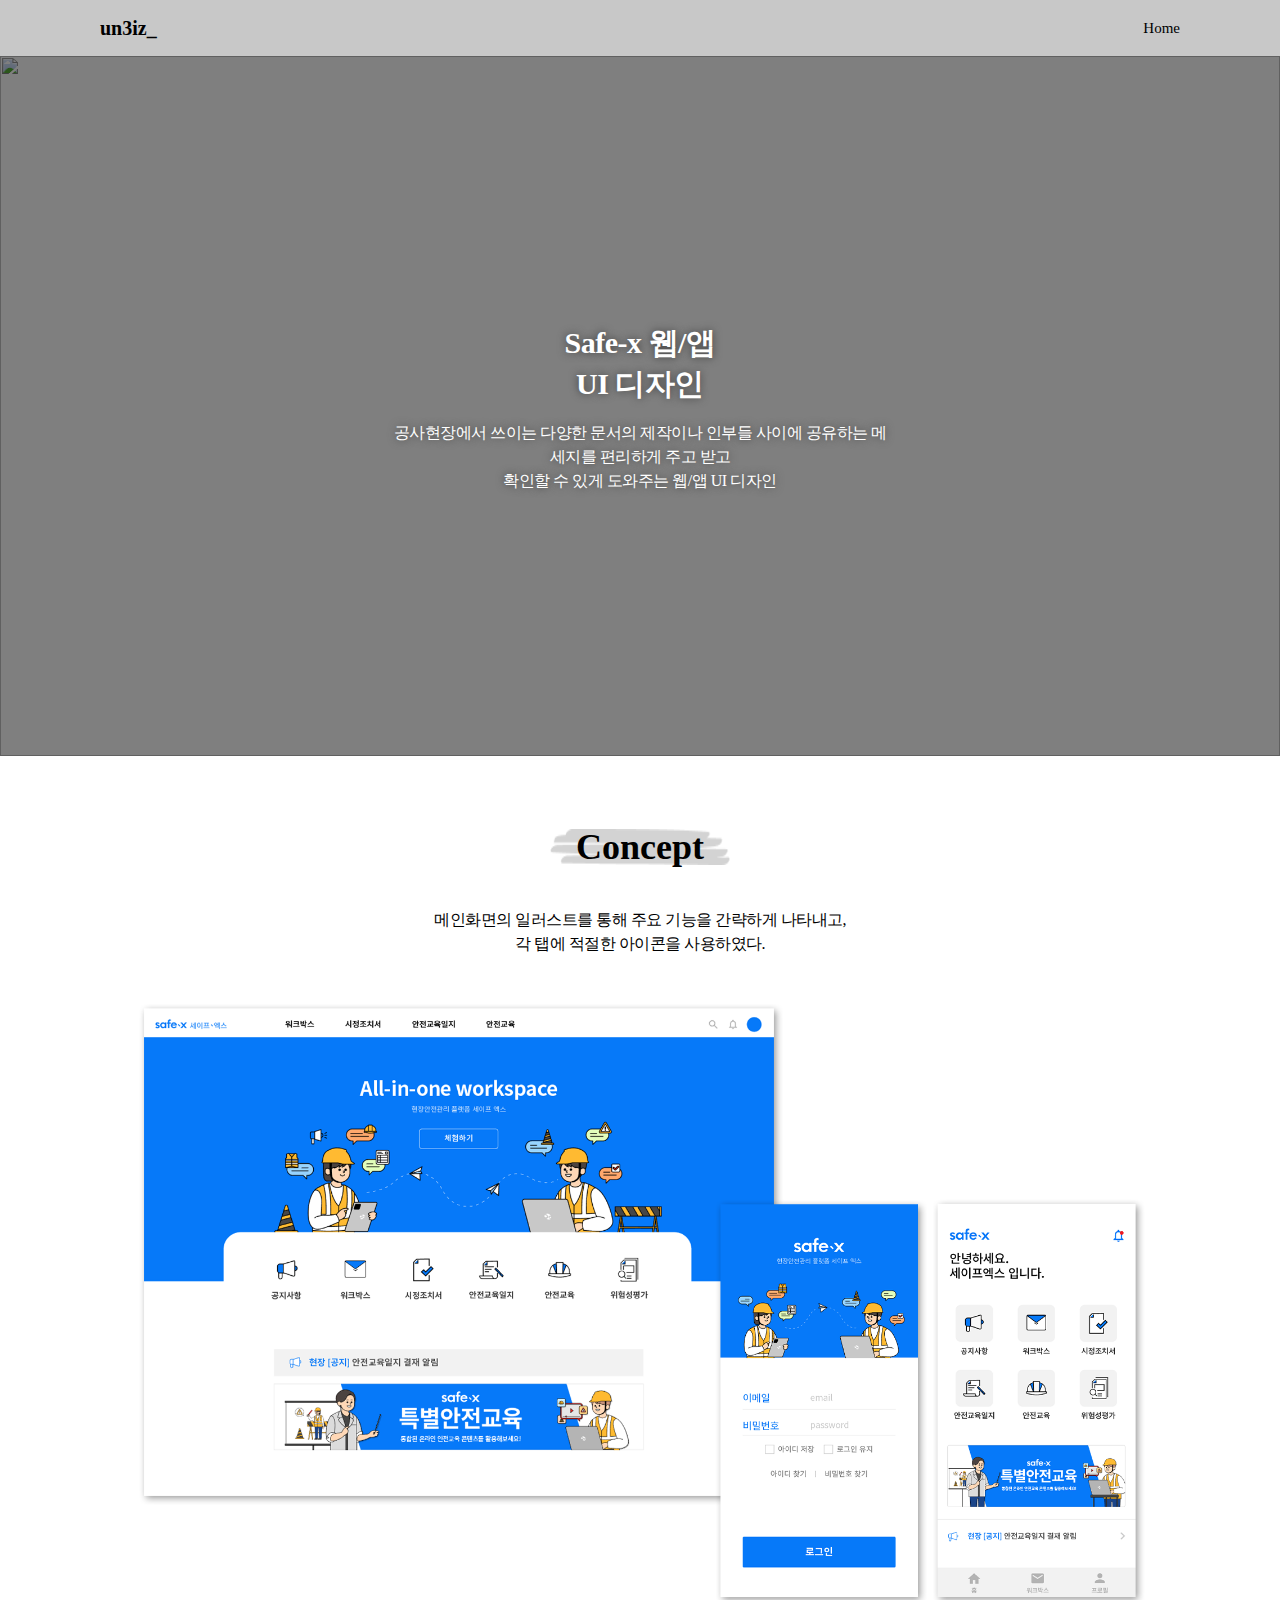
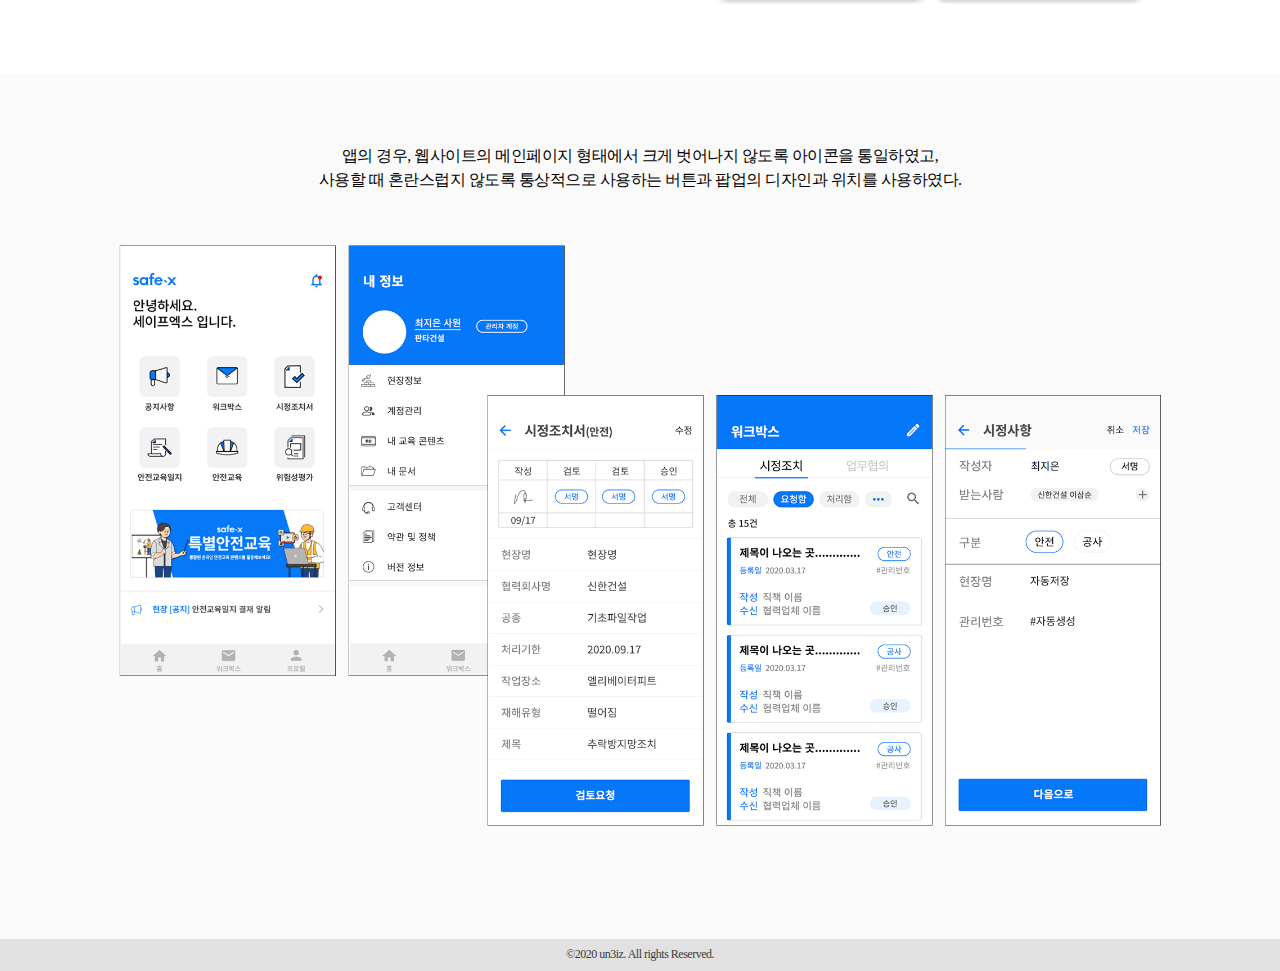
==== page/page1.html @ 1dfdf95d "20210722_first_ver." ====
<!DOCTYPE html>
<html lang="ko">
<head>
	<meta charset="UTF-8">
  <meta name="viewport" content="width=device-width,initial-scale=1">
	<title>un3iz PortFolio</title>
  <link rel="stylesheet" href="../style/style_base.css">
  <link rel="stylesheet" href="../style/style_page/style_page_Header.css">
	<link rel="stylesheet" href="../style/style_page/style_page_section_1.css">
	<link rel="stylesheet" href="../style/style_page/style_page_section_2.css">
  <link rel="stylesheet" href="../style/style_footer.css">

	<link rel="stylesheet" href="../style/style_page/media_1.css">
	<link rel="stylesheet" href="../style/style_page/media_2.css">
	<link rel="stylesheet" href="../style/style_page/media_3.css">
	<link rel="stylesheet" href="../style/style_page/media_4.css">

  <script src="https://ajax.googleapis.com/ajax/libs/jquery/3.6.0/jquery.min.js"></script>
<!--
	<script src="java.js"></script>
-->
</head>
<body>
	<div class="page-head-container">
		<header>
			<h1><a href="../index.html">un3iz_</a></h1>
			<nav>
				<ul>
					<li><a href="../index.html">Home</a></li>
				</ul>
			</nav>
		</header>
	</div>

  <div class="main-container">

<div id="main_section">
    <div class="section container" id="img_section">
      <div class="container_text">
        <h2>Safe-x 웹/앱<br>UI 디자인</h2>
        <p>공사현장에서 쓰이는 다양한 문서의 제작이나
					인부들 사이에 공유하는 메세지를 편리하게 주고 받고<br>확인할 수 있게 도와주는 웹/앱 UI 디자인</p>
      </div>
      <div class="overlay"></div>
        <img src="../Image/Page_main_image/main_page1.png">
    </div>
	</div>

	<div class="section Concept_main">
      <div class="Concept_group">
        <div class="page_MiddleHead">
          <div class="page_MiddleHead_text">
            <h2>Concept</h2>
          </div>
        </div>
        <div class="Concept_text">
          <p>메인화면의 일러스트를 통해 주요 기능을 간략하게 나타내고,
						 각 탭에 적절한 아이콘을 사용하였다.</p>
        </div>
        <div class="Concept_image_container">
          <img src="../Image/Page_contents_image/contents_page1_1.png">
        </div>
      </div>
  	</div>

    <div class="section Concept_content">
			<div class="Concept_group">
				<div class="Concept_text">
					<p>앱의 경우, 웹사이트의 메인페이지 형태에서 크게 벗어나지 않도록 아이콘을 통일하였고,
						사용할 때 혼란스럽지 않도록 통상적으로 사용하는 버튼과 팝업의 디자인과 위치를 사용하였다.</p>
				</div>
				<div class="Concept_image_container">
					<img src="../Image/Page_contents_image/contents_page1_2.png">
				</div>
			</div>
    </div>

		<div class="push"></div>

  </div>


	<footer id="footer">
		<p class="footer_text">
			©2020 un3iz.  All rights Reserved.
		</p>
	</footer>

</body>
</html>
---- style/style_base.css ----
@import url('https://fonts.googleapis.com/css?family=Noto+Sans+KR|ZCOOL+QingKe+HuangYou');

:root {
  --Primary-Color : #FFDC14;
  --Primary-Color-Point : #FFC700;
  --Primary-Color_50 : #FFF087;
  --Background_Gray : #FAFAFA;
  --Gray_10 : #F0F0F0;
  --Gray_20 : #E1E1E1;
  --Gray_30 : #C8C8C8;
  --Gray_50 : #828282;
  --Gray_80 : #3C3C3C;
}

html {
    scroll-behavior: smooth;
}

* {
	margin:0;
	padding:0px;
	box-sizing: border-box;
}

body {
  padding-top: 56px;
  padding-bottom: 0px;
}

a {
  color: black;
}

.fn-font {
	font-family: 'Noto Sans KR', sans-serif;
}
---- style/style_page/style_page_Header.css ----
ul {
	list-style: none;
}

a {
	text-decoration: none;
	outline: none;
}

.page-head-container {
	width: 100%;
	margin:0 auto;
}

header {
  position: fixed;
  top: 0;
  left: 0;
  right: 0;
	width:100%;
	height:56px;
	display: flex;
	align-items: center;
	justify-content: space-between;
  background-color: var(--Gray_30);
  padding: 0px 100px 0px 100px;
  z-index: 2;
}

header > h1 {
  font-size:20px;
}

header > nav {
	height:100%;
}

header ul {
	width:100%;
	height: 100%;
	display: flex;
	justify-content: space-between;
}

header ul > li {
	font-size:15px;
	height: 100%;
  padding-left: 32px;
	display: flex;
	align-items: center;
}
---- style/style_page/style_page_section_1.css ----
body p {
  letter-spacing: -0.5px;
}

#main_section {
  height: 800px;
}

#img_section {
  position: absolute;
  left: 0;
  right: 0;
  height: 800px;
  width: 100%;
  opacity: 1;
}

.main-container {
  margin: auto;
  gap: 0px;
}

.section {
  width: 100%;
  text-align: center;
  display: table;
}

.text {
  display: table-cell;
  vertical-align: middle;
}

.container > img {
  height: 800px;
  width: 100%;
  object-fit: cover;
}

.overlay {
  position: absolute;
  top: 0;
  bottom: 0;
  left: 0;
  right: 0;
  height: 800px;
  width: 100%;
  opacity: 0.5;
  background-color: black;
}

.container_text {
  color: white;
  letter-spacing: -0.5px;
  position: absolute;
  width: 500px;
  top: 50%;
  left: 50%;
  transform: translate(-50%, -50%);
  text-align: center;
  opacity: 1;
  z-index: 1;
  text-shadow: 0px 0px 8px var(--Gray_80);
}

.container_text > h2 {
  font-size: 30px;
  padding-bottom: 16px;
}

.container_text > p {
  line-height: 24px;
  font-weight: 500;
}
---- style/style_page/style_page_section_2.css ----
.page_MiddleHead {
  padding-bottom: 40px;
}

.page_MiddleHead_text {
  background-image: url(../../Image/Head_image/middleHead_gray.png);
  background-repeat: no-repeat;
  background-position: center;
  background-size: 180px 36px;
}

.page_MiddleHead_text > h2 {
  font-size: 36px;
}

.Concept_text {
  padding: 0px 70px 40px 70px;
}

.Concept_text > p {
  white-space: pre-line;
  line-height: 24px;
  font-size: 16px;
}

.Concept_image_container > img {
  padding: 0px 100px 0px 100px;
  max-width: 100%;
  height: auto;
  display: block;
  object-fit: contain;
}

.Concept_group {
  padding: 80px 0px 80px 0px;
}

.single_concept {
  padding-bottom: 100px;
}

.Concept_content {
  background-color: var(--Background_Gray);
}

.Concept_content > .Concept_group {
  padding-bottom: 100px;
}

.background_black {
  background-color: black;
  color : white;
}

.image_gap {
  height: 32px;
}
---- style/style_footer.css ----
#footer {
  height: 32px;
  background-color: var(--Gray_20);
  text-align: center;
}

.footer_text {
  font-size: 12px;
  display: inline-block;
  vertical-align: middle;
  padding: 8px;
  color: var(--Gray_80);
}

html, body {
  height: 100%;
}

.main-container {
  min-height: 100%;
  margin: 0 auto -32px;
}

.push {
  height: 32px;
}
---- style/style_page/media_1.css ----
/* 1680px ~ */

@media (min-width: 1680px) {
  header {
    padding: 0px 300px 0px 300px;
  }

  #main_section {
    height: 900px;
  }

  #img_section {
    height: 900px;
  }

  .container > img {
    height: 900px;
  }

  .overlay {
    height: 900px;
  }

  .Concept_group {
    padding: 100px 0px 100px 0px;
  }

  .Concept_image_container > img {
    padding: 0px 300px 0px 300px;
  }

  .Concept_content > .Concept_group {
    padding-bottom: 140px;
  }

  .single_concept {
    padding-bottom: 140px;
  }

}
---- style/style_page/media_2.css ----
/* 1024px ~ 1439px */

@media (min-width: 1024px) and (max-width: 1439px) {
  #main_section {
    height: 700px;
  }

  #img_section {
    height: 700px;
  }

  .container > img {
    height: 700px;
  }

  .overlay {
    height: 700px;
  }

  .Concept_group {
    padding: 70px 0px 70px 0px;
  }

  .Concept_content > .Concept_group {
    padding-bottom: 100px;
  }

  .single_concept {
    padding-bottom: 100px;
  }

}
---- style/style_page/media_3.css ----
/* 768px ~ 1023px */

@media (min-width: 768px) and (max-width: 1023px) {
  header {
    padding: 0px 70px 0px 70px;
  }

  #main_section {
    height: 600px;
  }

  #img_section {
    height: 600px;
  }

  .container > img {
    height: 600px;
  }

  .overlay {
    height: 600px;
  }

  .Concept_group {
    padding: 70px 0px 70px 0px;
  }

  .Concept_image_container > img {
    padding: 0px 70px 0px 70px;
  }

  .Concept_content > .Concept_group {
    padding-bottom: 100px;
  }

  .single_concept {
    padding-bottom: 100px;
  }
}
---- style/style_page/media_4.css ----
/* ~ 767px */

@media (max-width: 767px) {
  header {
    padding: 0px 32px 0px 32px;
  }

  #main_section {
    height: 400px;
  }

  #img_section {
    height: 400px;
  }

  .container > img {
    height: 400px;
  }

  .overlay {
    height: 400px;
  }

  .Concept_group {
    padding: 60px 0px 60px 0px;
  }

  .Concept_image_container > img {
    padding: 0px 32px 0px 32px;
  }

  .Concept_content > .Concept_group {
    padding-bottom: 80px;
  }

  .single_concept {
    padding-bottom: 80px;
  }

  .Concept_text > p {
    font-size: 15px;
  }

  .Concept_text {
    padding: 0px 56px 40px 56px;
  }

}
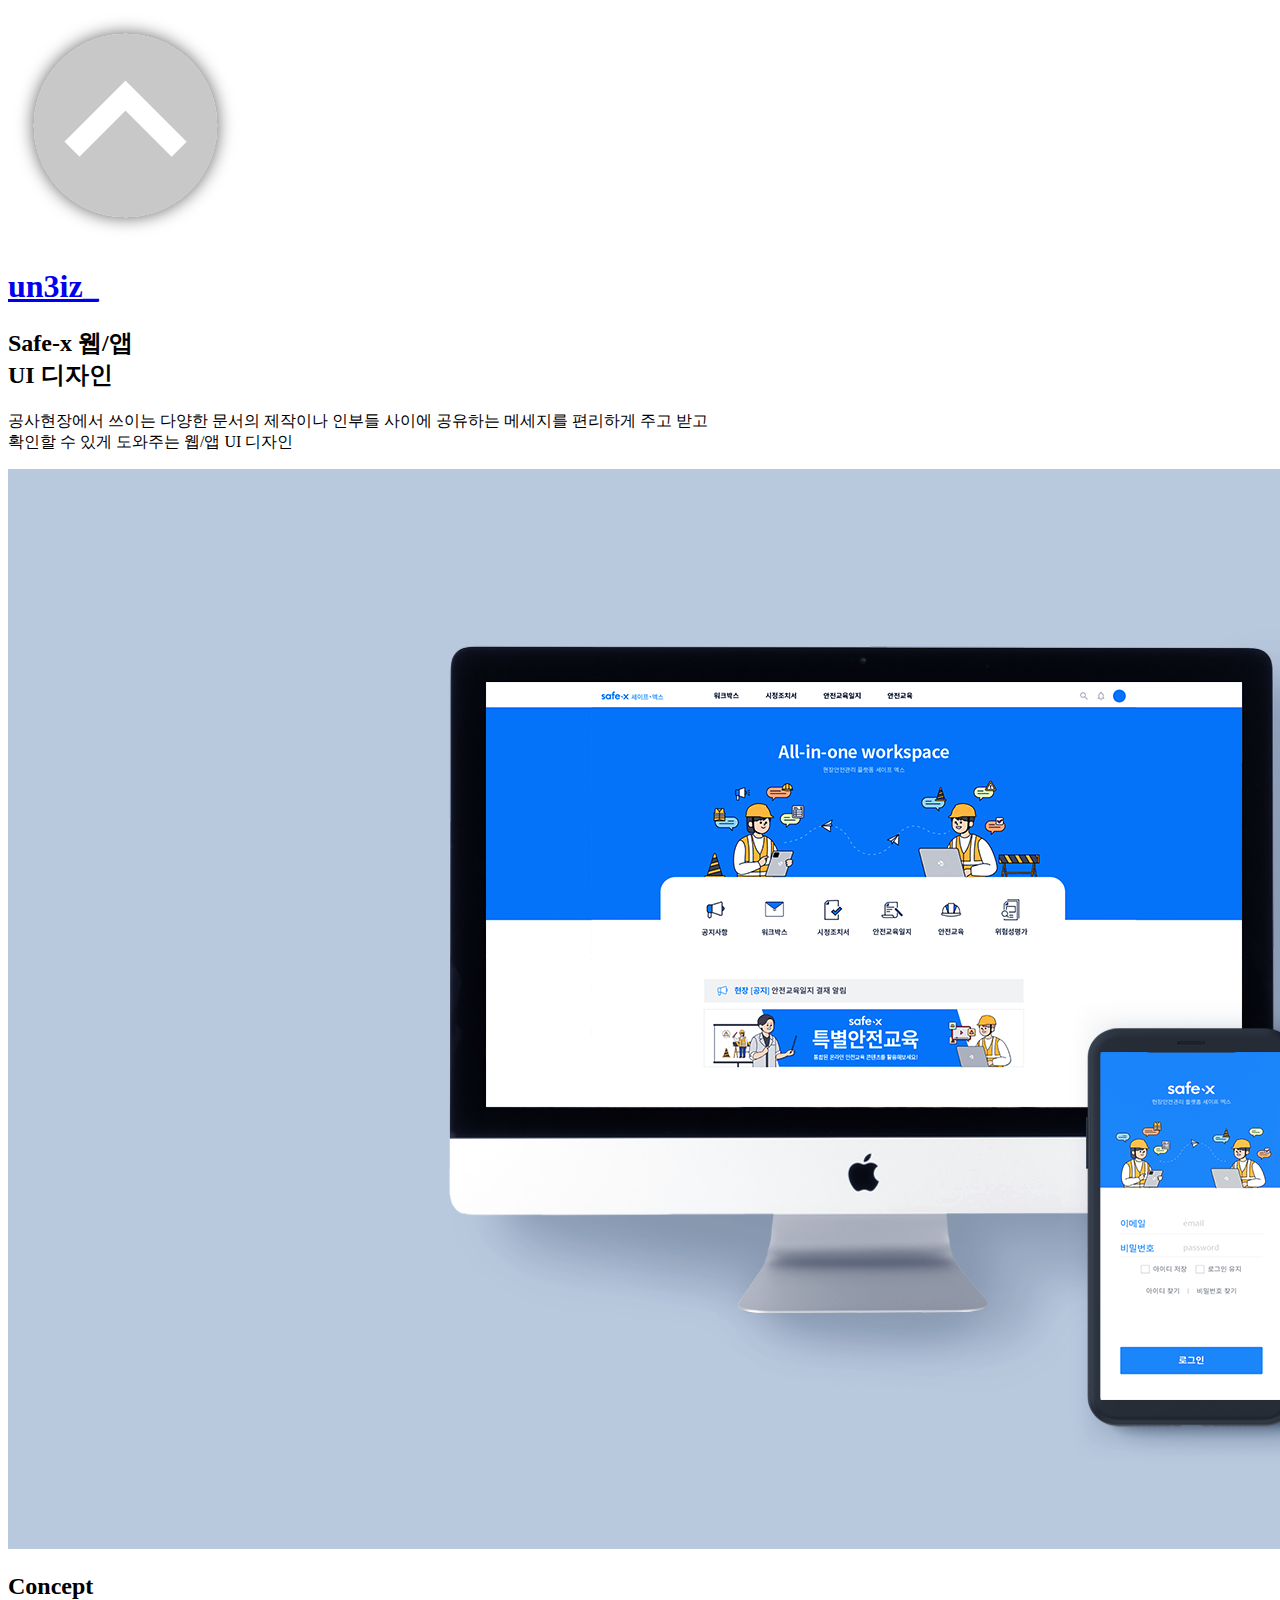
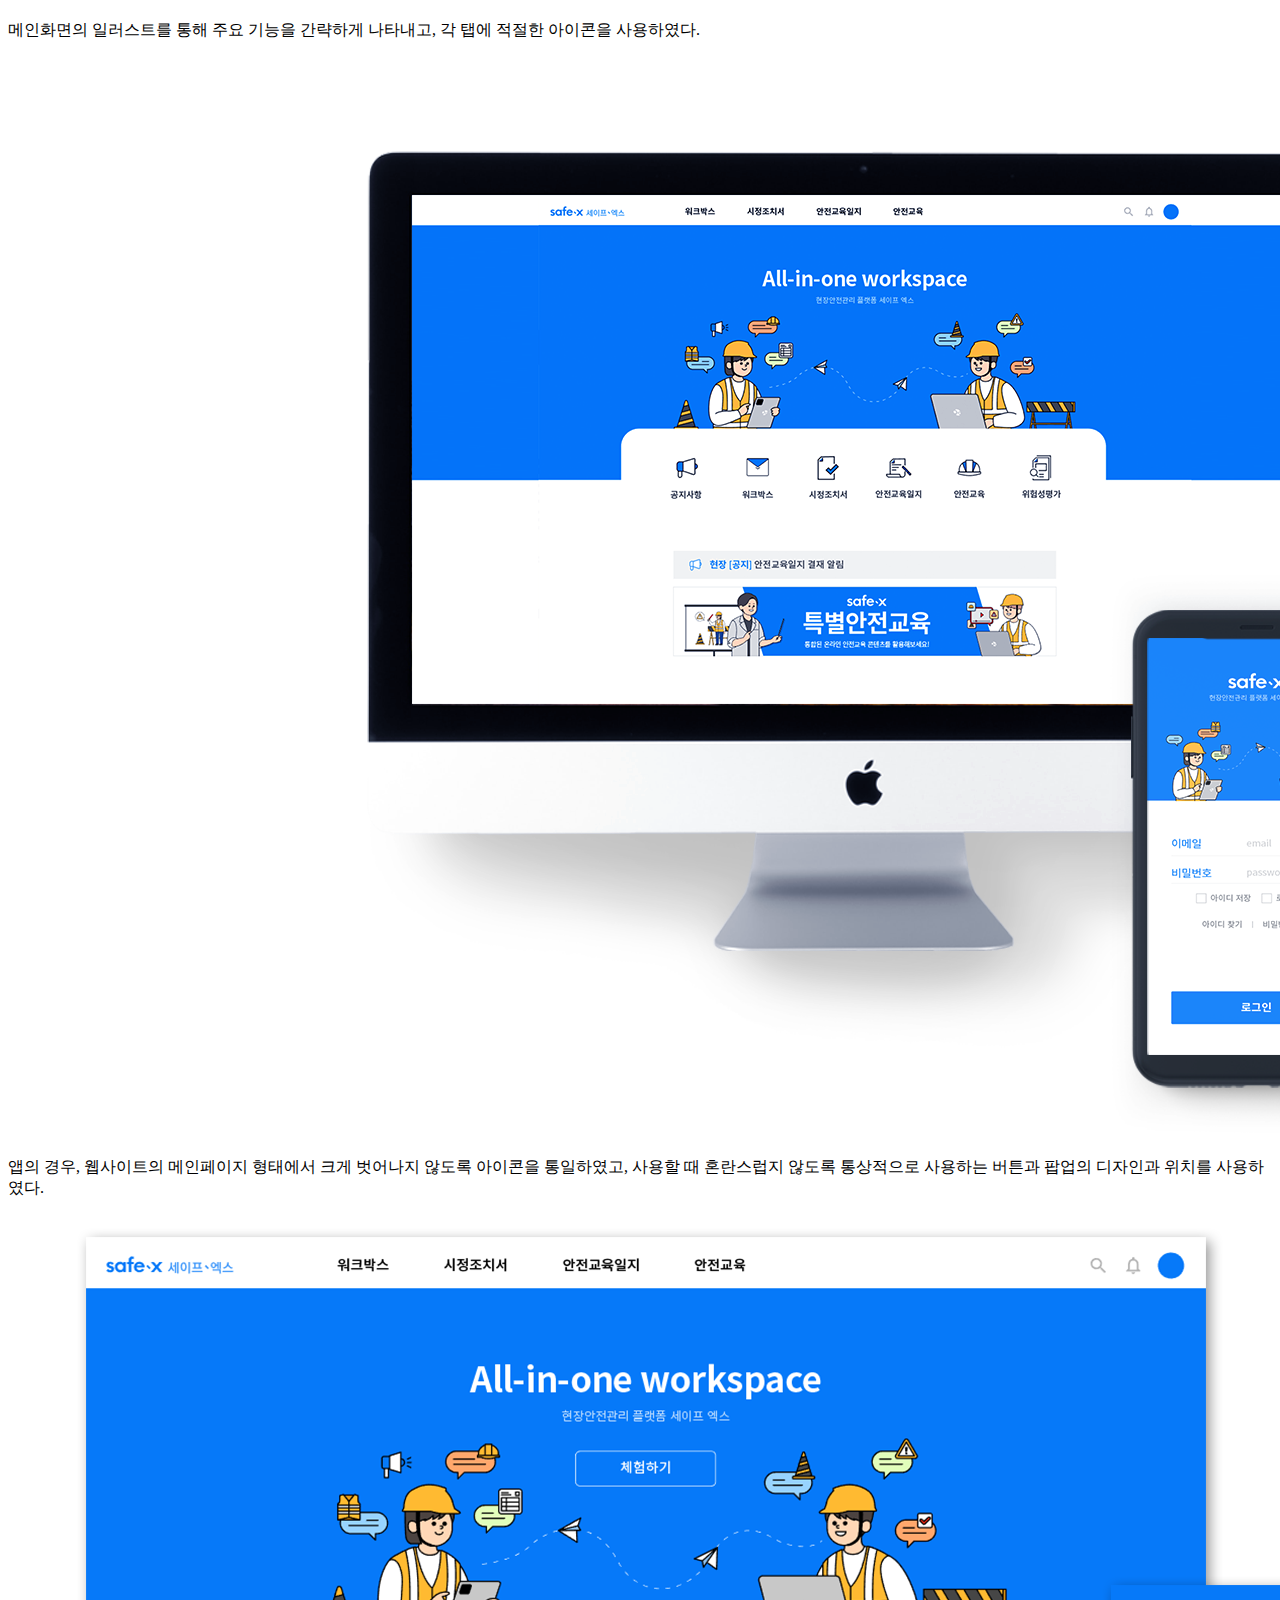
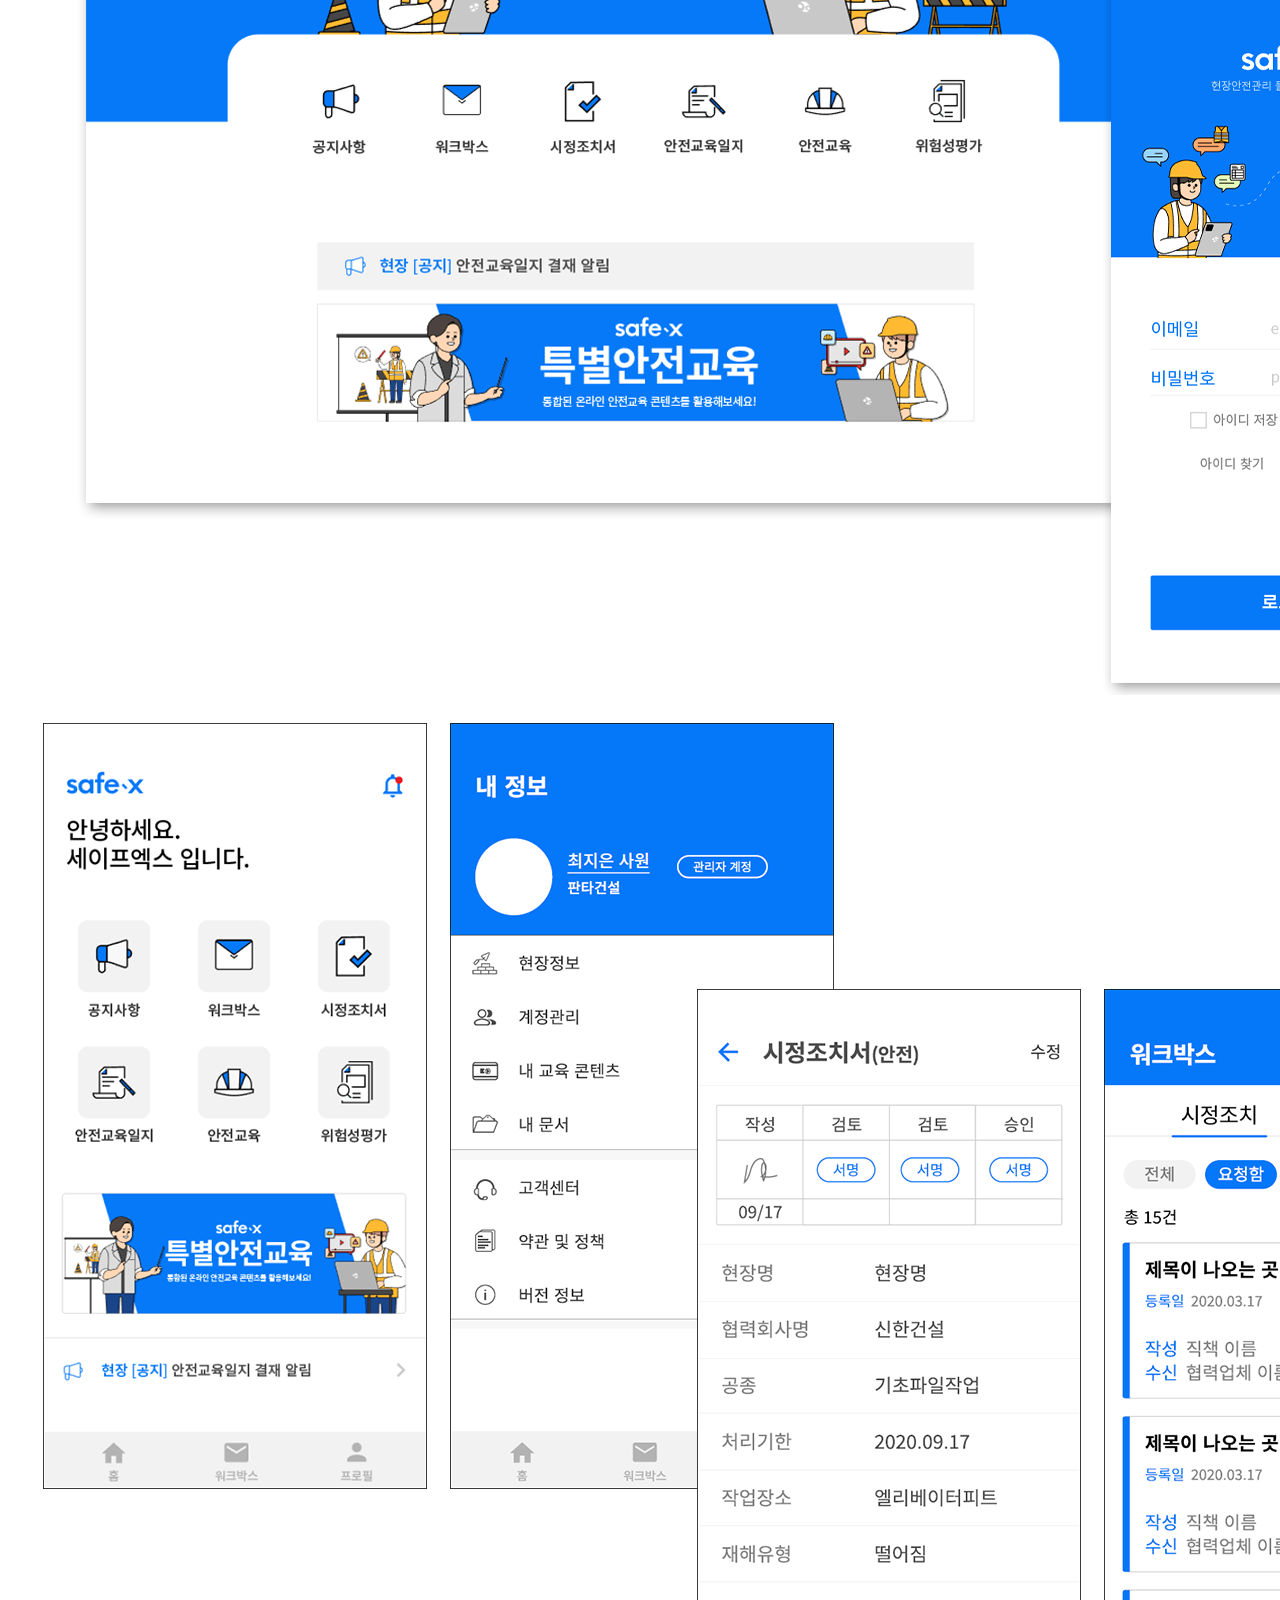
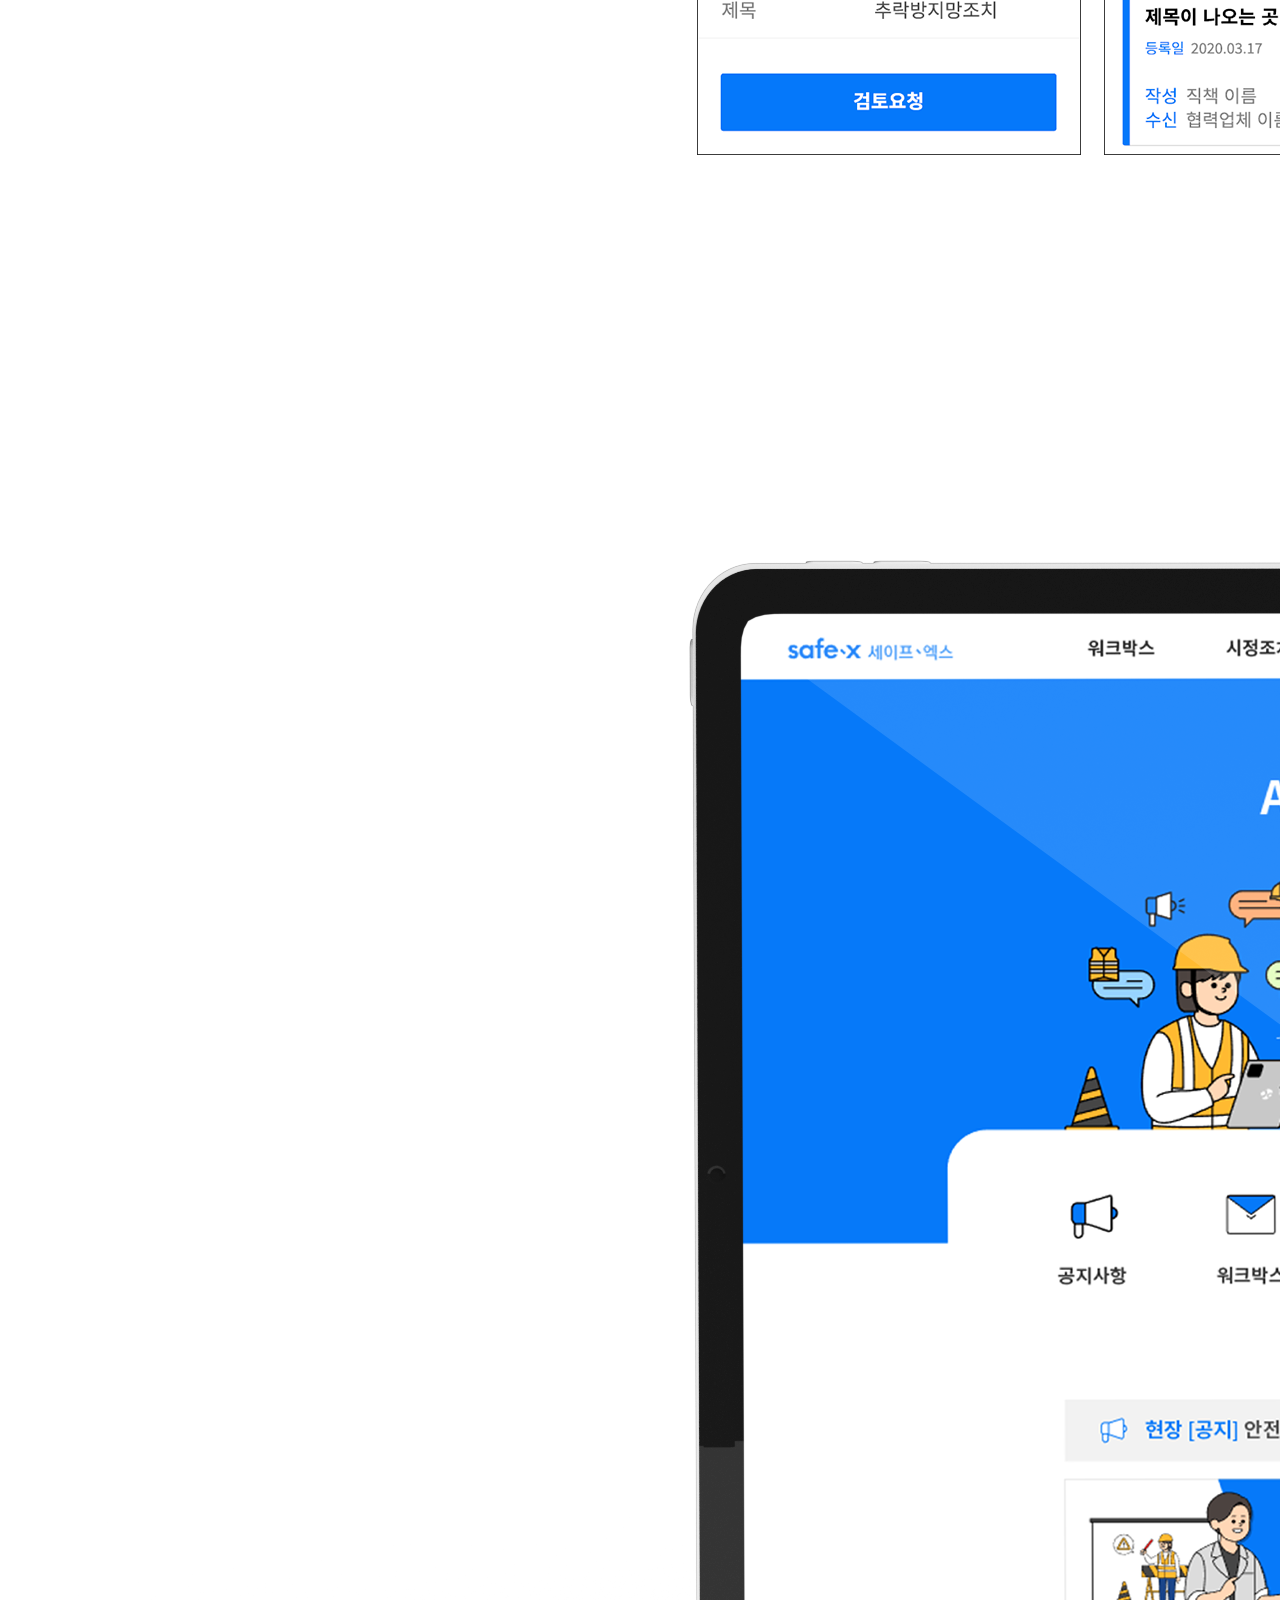
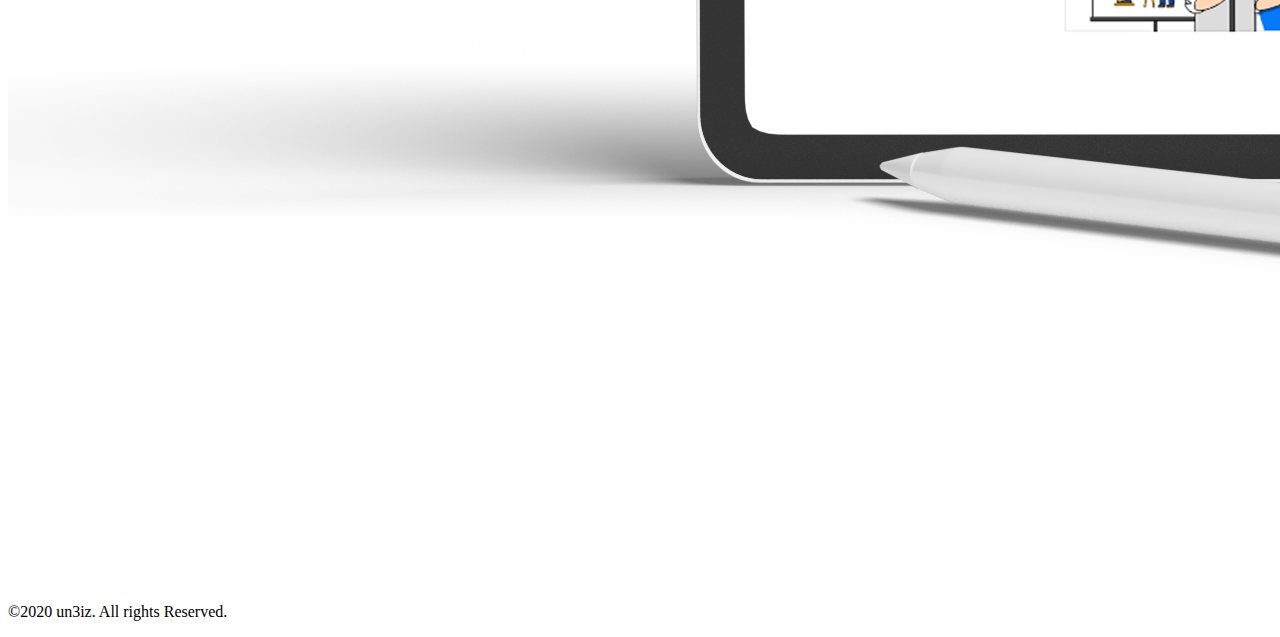
==== commit cee43314: "Add files via upload" ====
--- a/page/page1.html
+++ b/page/page1.html
@@ -17,19 +17,22 @@
 	<link rel="stylesheet" href="../style/style_page/media_4.css">
 
   <script src="https://ajax.googleapis.com/ajax/libs/jquery/3.6.0/jquery.min.js"></script>
-<!--
-	<script src="java.js"></script>
--->
+
+	<script src="../java.js"></script>
+
 </head>
 <body>
+
+	<a href="#a" class="up"><img src="../arrow_gray.png"></span></a>
+
 	<div class="page-head-container">
 		<header>
 			<h1><a href="../index.html">un3iz_</a></h1>
-			<nav>
+			<!--<nav>
 				<ul>
 					<li><a href="../index.html">Home</a></li>
 				</ul>
-			</nav>
+			</nav>-->
 		</header>
 	</div>
 
@@ -59,7 +62,7 @@
 						 각 탭에 적절한 아이콘을 사용하였다.</p>
         </div>
         <div class="Concept_image_container">
-          <img src="../Image/Page_contents_image/contents_page1_1.png">
+					<img src="../Image/Page_contents_image/contents_page1_0.png">
         </div>
       </div>
   	</div>
@@ -71,10 +74,26 @@
 						사용할 때 혼란스럽지 않도록 통상적으로 사용하는 버튼과 팝업의 디자인과 위치를 사용하였다.</p>
 				</div>
 				<div class="Concept_image_container">
-					<img src="../Image/Page_contents_image/contents_page1_2.png">
+					<img src="../Image/Page_contents_image/contents_page1_1.png">
 				</div>
 			</div>
     </div>
+
+		<div class="section Concept_main">
+				<div class="Concept_group">
+					<div class="Concept_image_container">
+						<img src="../Image/Page_contents_image/contents_page1_2.png">
+					</div>
+				</div>
+			</div>
+
+			<div class="section Concept_content">
+				<div class="Concept_group">
+					<div class="Concept_image_container">
+						<img src="../Image/Page_contents_image/contents_page1_3.png">
+					</div>
+				</div>
+	    </div>
 
 		<div class="push"></div>
 
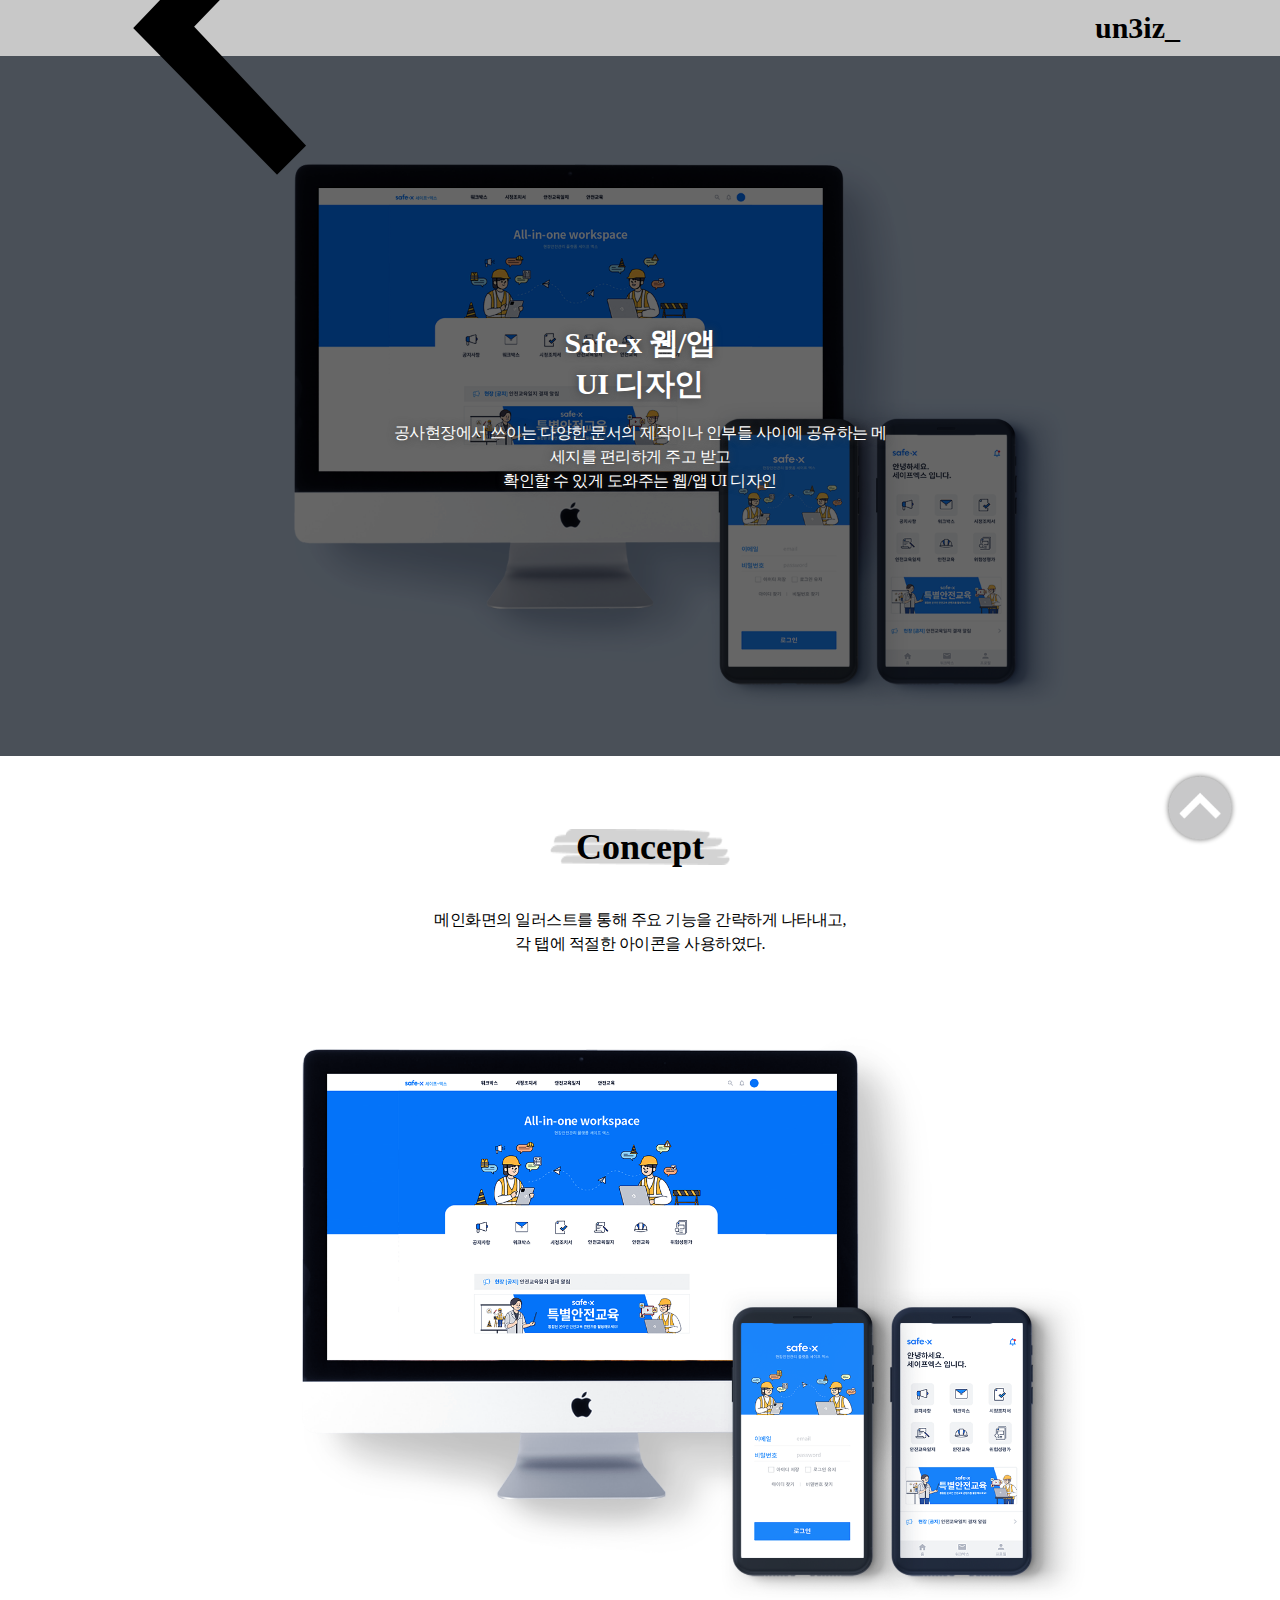
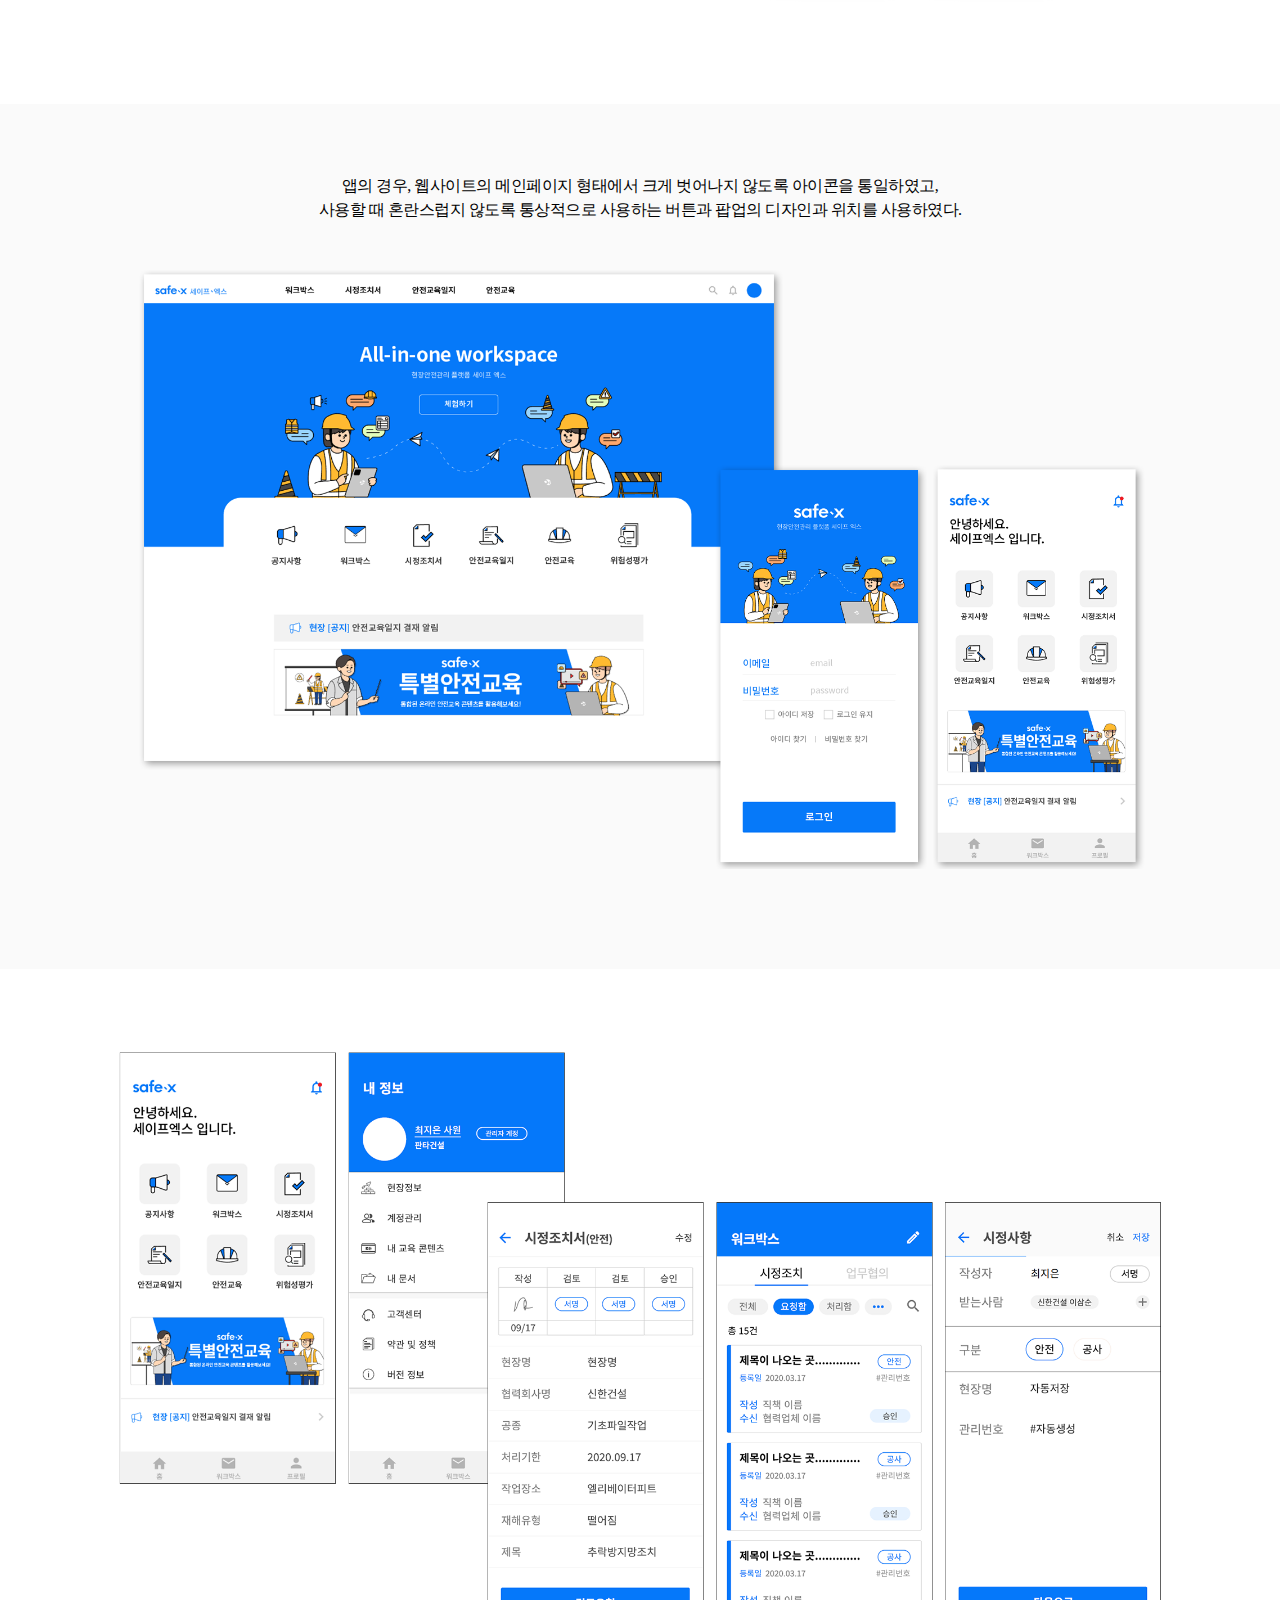
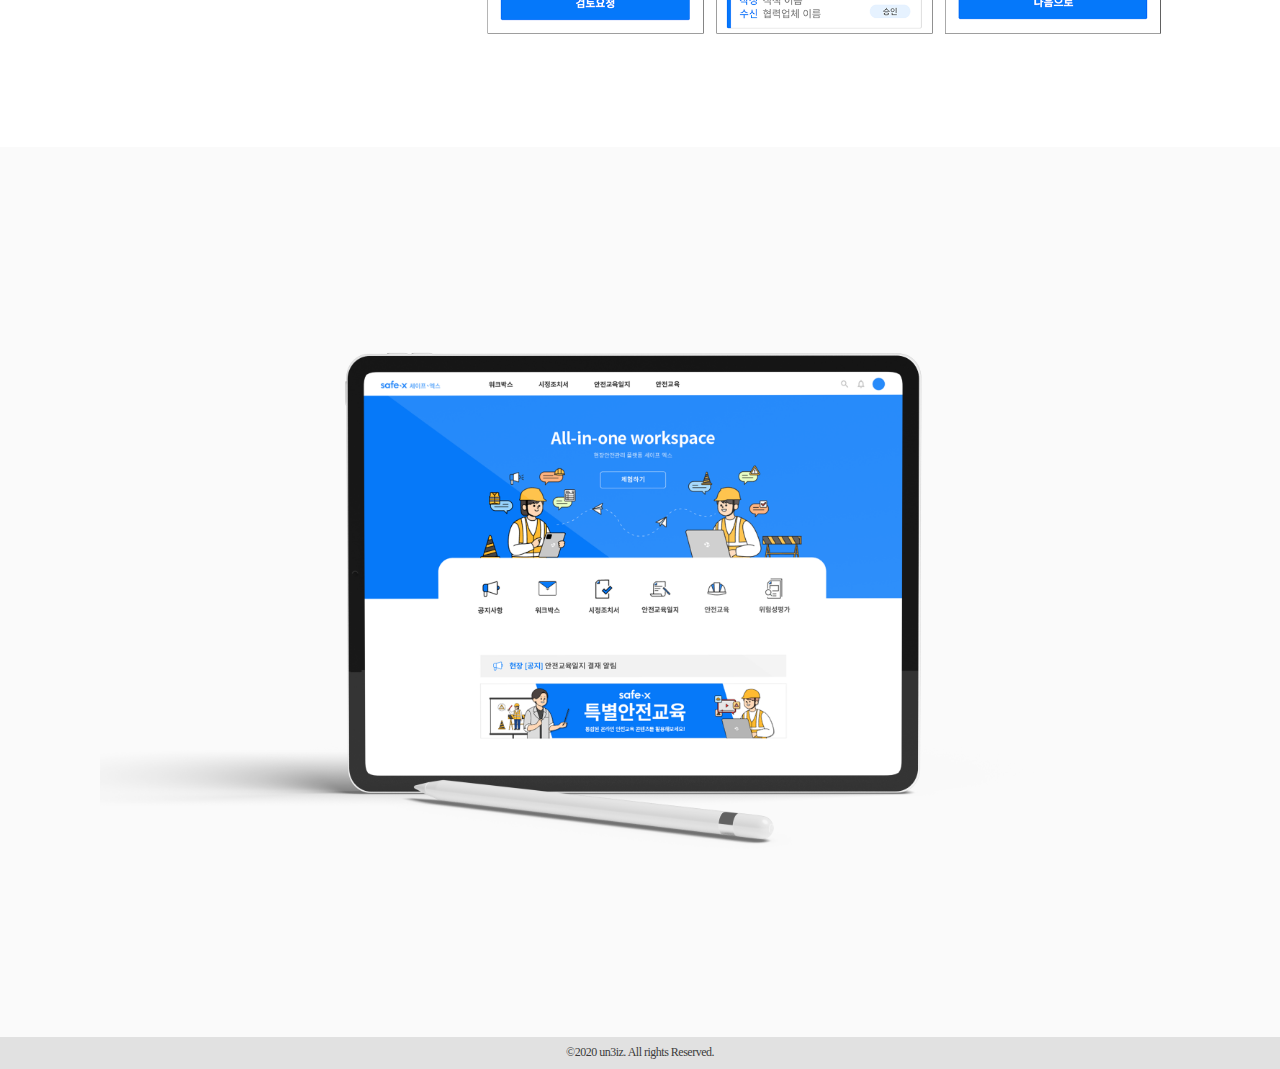
==== commit 11a8328e: "Add files via upload" ====
--- a/page/page1.html
+++ b/page/page1.html
@@ -27,12 +27,15 @@
 
 	<div class="page-head-container">
 		<header>
-			<h1><a href="../index.html">un3iz_</a></h1>
-			<!--<nav>
-				<ul>
-					<li><a href="../index.html">Home</a></li>
-				</ul>
-			</nav>-->
+			<ul>
+				<li class="arrow_back"><a href="../index.html"><img src="../arrow_back_black.png"></a></li>
+				<li><h1><a href="../index.html">un3iz_</a></h1></li>
+				<!--<nav>
+					<ul>
+						<li><a href="../index.html">Home</a></li>
+					</ul>
+				</nav>-->
+			</ul>
 		</header>
 	</div>
 
--- a/style/style_base.css
+++ b/style/style_base.css
@@ -0,0 +1,36 @@
+@import url('https://fonts.googleapis.com/css?family=Noto+Sans+KR|ZCOOL+QingKe+HuangYou');
+
+:root {
+  --Primary-Color : #FFDC14;
+  --Primary-Color-Point : #FFC700;
+  --Primary-Color_50 : #FFF087;
+  --Background_Gray : #FAFAFA;
+  --Gray_10 : #F0F0F0;
+  --Gray_20 : #E1E1E1;
+  --Gray_30 : #C8C8C8;
+  --Gray_50 : #828282;
+  --Gray_80 : #3C3C3C;
+}
+
+html {
+    scroll-behavior: smooth;
+}
+
+* {
+	margin:0;
+	padding:0px;
+	box-sizing: border-box;
+}
+
+body {
+  padding-top: 56px;
+  padding-bottom: 0px;
+}
+
+a {
+  color: black;
+}
+
+.fn-font {
+	font-family: 'Noto Sans KR', sans-serif;
+}
--- a/style/style_page/style_page_Header.css
+++ b/style/style_page/style_page_Header.css
@@ -0,0 +1,67 @@
+ul {
+	list-style: none;
+}
+
+a {
+	text-decoration: none;
+	outline: none;
+}
+
+.page-head-container {
+	width: 100%;
+	margin:0 auto;
+}
+
+header {
+  position: fixed;
+  top: 0;
+  left: 0;
+  right: 0;
+	width:100%;
+	height:56px;
+	display: flex;
+	align-items: center;
+	justify-content: space-between;
+  background-color: var(--Gray_30);
+  padding: 0px 100px 0px 100px;
+  z-index: 2;
+}
+
+header > h1 {
+  font-size:20px;
+}
+
+header > nav {
+	height:100%;
+}
+
+header ul {
+	width:100%;
+	height: 100%;
+	display: flex;
+	justify-content: space-between;
+}
+
+header ul > li {
+	font-size:15px;
+	height: 100%;
+  padding-left: 32px;
+	display: flex;
+	align-items: center;
+}
+
+.up {
+	position:fixed;
+	right:48px;
+	bottom:48px;
+	z-index: 1;
+}
+
+.up span {
+	display: block;
+}
+
+.up img {
+	width: 80px;
+	height: 80px;
+}
--- a/style/style_page/style_page_section_1.css
+++ b/style/style_page/style_page_section_1.css
@@ -0,0 +1,74 @@
+body p {
+  letter-spacing: -0.5px;
+}
+
+#main_section {
+  height: 800px;
+}
+
+#img_section {
+  position: absolute;
+  left: 0;
+  right: 0;
+  height: 800px;
+  width: 100%;
+  opacity: 1;
+}
+
+.main-container {
+  margin: auto;
+  gap: 0px;
+}
+
+.section {
+  width: 100%;
+  text-align: center;
+  display: table;
+}
+
+.text {
+  display: table-cell;
+  vertical-align: middle;
+}
+
+.container > img {
+  height: 800px;
+  width: 100%;
+  object-fit: cover;
+}
+
+.overlay {
+  position: absolute;
+  top: 0;
+  bottom: 0;
+  left: 0;
+  right: 0;
+  height: 800px;
+  width: 100%;
+  opacity: 0.6;
+  background-color: black;
+}
+
+.container_text {
+  color: white;
+  letter-spacing: -0.5px;
+  position: absolute;
+  width: 500px;
+  top: 50%;
+  left: 50%;
+  transform: translate(-50%, -50%);
+  text-align: center;
+  opacity: 1;
+  z-index: 1;
+  text-shadow: 0px 0px 8px var(--Gray_80);
+}
+
+.container_text > h2 {
+  font-size: 30px;
+  padding-bottom: 16px;
+}
+
+.container_text > p {
+  line-height: 24px;
+  font-weight: 500;
+}
--- a/style/style_page/style_page_section_2.css
+++ b/style/style_page/style_page_section_2.css
@@ -0,0 +1,57 @@
+.page_MiddleHead {
+  padding-bottom: 40px;
+}
+
+.page_MiddleHead_text {
+  background-image: url(../../Image/Head_image/middleHead_gray.png);
+  background-repeat: no-repeat;
+  background-position: center;
+  background-size: 180px 36px;
+}
+
+.page_MiddleHead_text > h2 {
+  font-size: 36px;
+}
+
+.Concept_text {
+  padding: 0px 70px 40px 70px;
+}
+
+.Concept_text > p {
+  white-space: pre-line;
+  line-height: 24px;
+  font-size: 16px;
+}
+
+.Concept_image_container > img {
+  padding: 0px 100px 0px 100px;
+  max-width: 100%;
+  height: auto;
+  display: block;
+  object-fit: contain;
+}
+
+.Concept_group {
+  padding: 80px 0px 100px 0px;
+}
+
+.single_concept {
+  padding-bottom: 100px;
+}
+
+.Concept_content {
+  background-color: var(--Background_Gray);
+}
+/*
+.Concept_content > .Concept_group {
+  padding-bottom: 100px;
+}
+*/
+.background_black {
+  background-color: black;
+  color : white;
+}
+
+.image_gap {
+  height: 32px;
+}
--- a/style/style_footer.css
+++ b/style/style_footer.css
@@ -0,0 +1,26 @@
+#footer {
+  height: 32px;
+  background-color: var(--Gray_20);
+  text-align: center;
+}
+
+.footer_text {
+  font-size: 12px;
+  display: inline-block;
+  vertical-align: middle;
+  padding: 8px;
+  color: var(--Gray_80);
+}
+
+html, body {
+  height: 100%;
+}
+
+.main-container {
+  min-height: 100%;
+  margin: 0 auto -32px;
+}
+
+.push {
+  height: 32px;
+}
--- a/style/style_page/media_1.css
+++ b/style/style_page/media_1.css
@@ -0,0 +1,45 @@
+/* 1680px ~ */
+
+@media (min-width: 1680px) {
+  header {
+    padding: 0px 300px 0px 300px;
+  }
+
+  #main_section {
+    height: 900px;
+  }
+
+  #img_section {
+    height: 900px;
+  }
+
+  .container > img {
+    height: 900px;
+  }
+
+  .overlay {
+    height: 900px;
+  }
+
+  .Concept_group {
+    padding: 100px 0px 140px 0px;
+  }
+
+  .Concept_image_container > img {
+    padding: 0px 300px 0px 300px;
+  }
+/*
+  .Concept_content > .Concept_group {
+    padding-bottom: 140px;
+  }
+*/
+  .single_concept {
+    padding-bottom: 140px;
+  }
+
+  .up {
+    right:180px;
+  }
+
+
+}
--- a/style/style_page/media_2.css
+++ b/style/style_page/media_2.css
@@ -0,0 +1,37 @@
+/* 1024px ~ 1439px */
+
+@media (min-width: 1024px) and (max-width: 1439px) {
+  #main_section {
+    height: 700px;
+  }
+
+  #img_section {
+    height: 700px;
+  }
+
+  .container > img {
+    height: 700px;
+  }
+
+  .overlay {
+    height: 700px;
+  }
+
+  .Concept_group {
+    padding: 70px 0px 100px 0px;
+  }
+/*
+  .Concept_content > .Concept_group {
+    padding-bottom: 100px;
+  }
+*/
+  .single_concept {
+    padding-bottom: 100px;
+  }
+
+  .up {
+    right:40px;
+  }
+
+
+}
--- a/style/style_page/media_3.css
+++ b/style/style_page/media_3.css
@@ -0,0 +1,39 @@
+/* 768px ~ 1023px */
+
+@media (min-width: 768px) and (max-width: 1023px) {
+  header {
+    padding: 0px 70px 0px 70px;
+  }
+
+  #main_section {
+    height: 600px;
+  }
+
+  #img_section {
+    height: 600px;
+  }
+
+  .container > img {
+    height: 600px;
+  }
+
+  .overlay {
+    height: 600px;
+  }
+
+  .Concept_group {
+    padding: 70px 0px 100px 0px;
+  }
+
+  .Concept_image_container > img {
+    padding: 0px 70px 0px 70px;
+  }
+/*
+  .Concept_content > .Concept_group {
+    padding-bottom: 100px;
+  }
+*/
+  .single_concept {
+    padding-bottom: 100px;
+  }
+}
--- a/style/style_page/media_4.css
+++ b/style/style_page/media_4.css
@@ -0,0 +1,74 @@
+/* ~ 767px */
+
+@media (max-width: 767px) {
+  header {
+    padding: 0px 16px 0px 16px;
+    height:40px;
+  }
+
+  header > h1 {
+    font-size:18px;
+  }
+
+  header ul > li {
+    font-size:14px;
+  }
+
+  body {
+    padding-top: 40px;
+  }
+
+  #main_section {
+    height: 400px;
+  }
+
+  #img_section {
+    height: 400px;
+  }
+
+  .container > img {
+    height: 400px;
+  }
+
+  .container_text > p {
+    padding: 0px 32px 0px 32px;
+  }
+
+  .overlay {
+    height: 400px;
+  }
+
+  .Concept_group {
+    padding: 60px 0px 80px 0px;
+  }
+
+  .Concept_image_container > img {
+    padding: 0px 16px 0px 16px;
+  }
+/*
+  .Concept_content > .Concept_group {
+    padding-bottom: 80px;
+  }
+*/
+  .single_concept {
+    padding-bottom: 80px;
+  }
+
+  .Concept_text > p {
+    font-size: 15px;
+  }
+
+  .Concept_text {
+    padding: 0px 32px 40px 32px;
+  }
+
+  .up {
+    right:32px;
+  }
+
+  .up img {
+    width: 64px;
+    height: 64px;
+  }
+
+}
